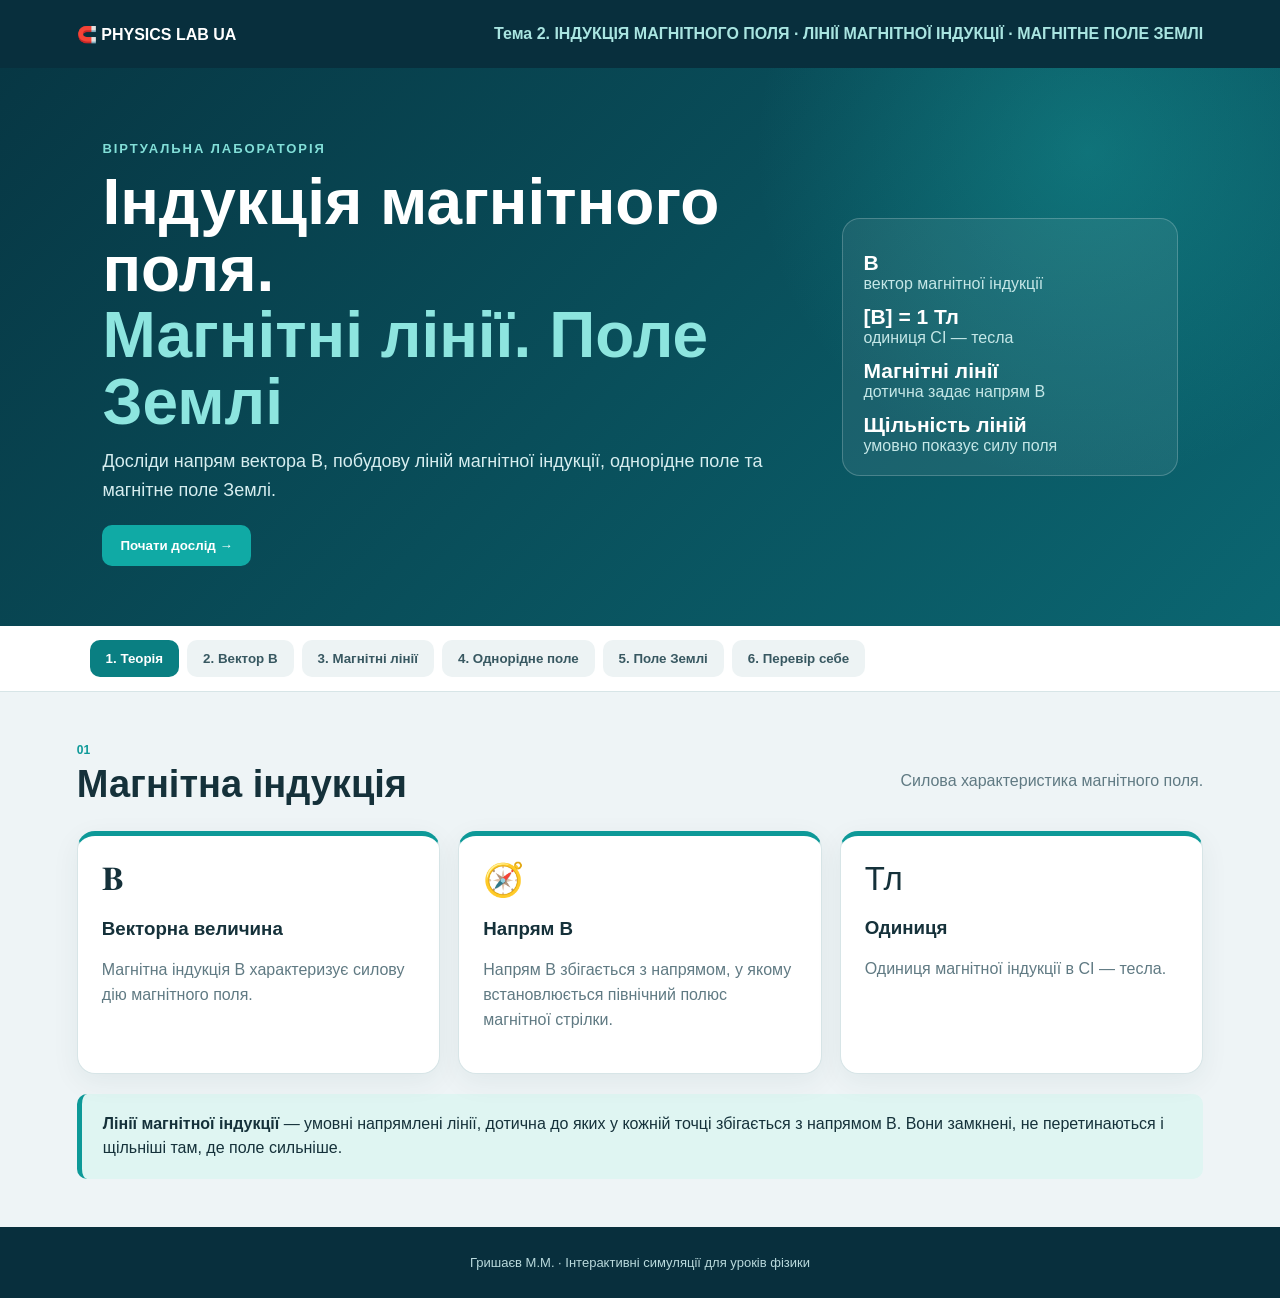
==== physic-9/simulations/theme-2/index.html @ 19a422fd "Add files via upload" ====
<!doctype html>
<html lang="uk"><head><meta charset="utf-8"><meta name="viewport" content="width=device-width,initial-scale=1"><title>Physics Lab UA — Індукція магнітного поля</title><link rel="stylesheet" href="style.css"></head>
<body><header><a href="#top">🧲 PHYSICS LAB UA</a><span>Тема 2. ІНДУКЦІЯ МАГНІТНОГО ПОЛЯ · ЛІНІЇ МАГНІТНОЇ ІНДУКЦІЇ · МАГНІТНЕ ПОЛЕ ЗЕМЛІ</span></header>
<main id="top">
<section class="hero"><div><p>ВІРТУАЛЬНА ЛАБОРАТОРІЯ</p><h1>Індукція магнітного поля.<br><em>Магнітні лінії. Поле Землі</em></h1><small>Досліди напрям вектора B, побудову ліній магнітної індукції, однорідне поле та магнітне поле Землі.</small><button data-go="induction">Почати дослід →</button></div><aside><b>B</b><span>вектор магнітної індукції</span><b>[B] = 1 Тл</b><span>одиниця СІ — тесла</span><b>Магнітні лінії</b><span>дотична задає напрям B</span><b>Щільність ліній</b><span>умовно показує силу поля</span></aside></section>
<nav><button class="tab active" data-tab="theory">1. Теорія</button><button class="tab" data-tab="induction">2. Вектор B</button><button class="tab" data-tab="fieldlines">3. Магнітні лінії</button><button class="tab" data-tab="uniform">4. Однорідне поле</button><button class="tab" data-tab="earth">5. Поле Землі</button><button class="tab" data-tab="quiz">6. Перевір себе</button></nav>
<section id="theory" class="panel active-panel"><div class="title"><div><span>01</span><h2>Магнітна індукція</h2></div><p>Силова характеристика магнітного поля.</p></div><div class="cards"><article><i>𝐁</i><h3>Векторна величина</h3><p>Магнітна індукція B характеризує силову дію магнітного поля.</p></article><article><i>🧭</i><h3>Напрям B</h3><p>Напрям B збігається з напрямом, у якому встановлюється північний полюс магнітної стрілки.</p></article><article><i>Тл</i><h3>Одиниця</h3><p>Одиниця магнітної індукції в СІ — тесла.</p></article></div><div class="note"><b>Лінії магнітної індукції</b> — умовні напрямлені лінії, дотична до яких у кожній точці збігається з напрямом B. Вони замкнені, не перетинаються і щільніші там, де поле сильніше.</div></section>
<section id="induction" class="panel"><div class="title"><div><span>02</span><h2>Напрям вектора B</h2></div><p>Переміщуй магнітну стрілку навколо штабового магніту.</p></div><div class="grid"><article class="visual"><div class="cardtop"><h3>Магнітна стрілка в полі магніту</h3><span>Північний кінець показує напрям B</span></div><canvas id="inductionCanvas" width="920" height="540"></canvas></article><aside class="controls"><h3>Положення стрілки</h3><label><span>X <output id="needleXOut">70 %</output></span><input id="needleX" type="range" min="10" max="90" value="70"></label><label><span>Y <output id="needleYOut">25 %</output></span><input id="needleY" type="range" min="10" max="90" value="25"></label><div class="answer"><span>У цій точці</span><b>B напрямлений по дотичній</b><small id="bStrengthText">Поле слабше далеко від полюсів.</small></div><div class="legend"><span><i class="swatch north"></i><b>N</b> — північний полюс</span><span><i class="swatch south"></i><b>S</b> — південний полюс</span><span><i class="b-arrow"></i><b>B</b> — напрям індукції</span></div></aside></div></section>
<section id="fieldlines" class="panel"><div class="title"><div><span>03</span><h2>Лінії магнітної індукції</h2></div><p>Змінюй силу магніту і спостерігай густину ліній.</p></div><div class="grid"><article class="visual"><div class="cardtop"><h3>Поле штабового магніту</h3><span>Зовні магніту: N → S</span></div><canvas id="fieldlineCanvas" width="920" height="540"></canvas></article><aside class="controls"><h3>Параметри</h3><label><span>Сила магніту <output id="magnetStrengthOut">50 %</output></span><input id="magnetStrength" type="range" min="10" max="100" value="50"></label><label><span>Стрілки напряму</span><select id="fieldArrowMode"><option value="on">Так</option><option value="off">Ні</option></select></label><div class="answer"><span>Правила</span><b>Лінії замкнені і не перетинаються</b><small>Зовні N → S, усередині S → N.</small></div><div class="field-strength"><span>Умовна густина ліній</span><div><i id="lineDensityBar"></i></div><b id="lineDensityText">середня</b></div></aside></div></section>
<section id="uniform" class="panel"><div class="title"><div><span>04</span><h2>Однорідне магнітне поле</h2></div><p>У кожній точці B однаковий за модулем і напрямком.</p></div><div class="grid"><article class="visual"><div class="cardtop"><h3>Способи зображення</h3><span id="uniformState">Паралельні лінії однакової густини</span></div><canvas id="uniformCanvas" width="920" height="540"></canvas></article><aside class="controls"><h3>Вибір моделі</h3><label><span>Зображення</span><select id="uniformMode"><option value="lines">Лінії в площині рисунка</option><option value="out">B із площини ⊙</option><option value="in">B у площину ⊗</option><option value="gap">Між двома магнітами</option></select></label><label><span>Величина B <output id="uniformBOut">0,50 Тл</output></span><input id="uniformB" type="range" min="0.1" max="1" step="0.05" value="0.5"></label><div class="answer"><span>Ознака</span><b id="uniformExplain">Лінії паралельні й розташовані на однаковій відстані.</b><small>Це означає, що B однаковий у показаній області.</small></div></aside></div></section>
<section id="earth" class="panel"><div class="title"><div><span>05</span><h2>Магнітне поле Землі</h2></div><p>Порівняй географічну і магнітну осі.</p></div><div class="grid"><article class="visual"><div class="cardtop"><h3>Спрощена модель поля Землі</h3><span>Магнітна вісь нахилена</span></div><canvas id="earthCanvas" width="920" height="560"></canvas></article><aside class="controls"><h3>Модель</h3><label><span>Кут між осями <output id="axisTiltOut">11,5°</output></span><input id="axisTilt" type="range" min="0" max="20" step="0.5" value="11.5"></label><label><span>Магнітне збурення <output id="stormOut">0 %</output></span><input id="stormRange" type="range" min="0" max="100" value="0"></label><div class="answer"><span>Важливо</span><b>Біля географічної Півночі розташований південний магнітний полюс Землі</b><small>Тому північний кінець компаса спрямовується приблизно на північ.</small></div><div class="storm-box"><span>Стан поля</span><b id="stormState">спокійне</b><small id="stormHint">Невеликі зміни поля відбуваються постійно.</small></div></aside></div><div class="note"><b>Магнітна буря</b> — сильне збурення магнітного поля Землі, яке може тривати від кількох годин до кількох діб.</div></section>
<section id="quiz" class="panel"><div class="title"><div><span>06</span><h2>Перевір себе</h2></div><p>10 запитань за темою.</p></div><div id="quizBox" class="quiz"></div><div class="actions"><button id="check">Перевірити</button><button id="reset">Ще раз</button><b id="result"></b></div></section>
</main><footer>Гришаєв М.М. · Інтерактивні симуляції для уроків фізики</footer><script src="app.js"></script></body></html>
---- physic-9/simulations/theme-2/style.css ----
:root{--ink:#15313a;--navy:#082f3d;--teal:#0d9998;--mint:#dff5f2;--line:#d7e5e7;--muted:#607a83;--north:#1687b7;--south:#e65349;--field:#2f9dc0}*{box-sizing:border-box}html{scroll-behavior:smooth}body{margin:0;background:#eef4f6;color:var(--ink);font-family:Inter,"Segoe UI",Arial,sans-serif}header{height:68px;padding:0 6vw;display:flex;align-items:center;justify-content:space-between;background:var(--navy);color:#a9e5e1;font-weight:850;position:sticky;top:0;z-index:20}header a{color:#fff;text-decoration:none}.hero{padding:60px 8vw;display:grid;grid-template-columns:1.35fr .65fr;gap:44px;align-items:center;color:#fff;background:radial-gradient(circle at 85% 15%,#1fc0b948,transparent 28%),linear-gradient(135deg,#073744,#0b6671)}.hero p{font-size:13px;font-weight:900;letter-spacing:.15em;color:#82dfd8}.hero h1{font-size:clamp(40px,5vw,66px);line-height:1.04;margin:12px 0}.hero em{font-style:normal;color:#8de5df}.hero small{display:block;font-size:18px;line-height:1.6;color:#d7eef0}.hero button,.actions button{margin-top:20px;border:0;border-radius:10px;padding:13px 18px;background:#10aaa5;color:#fff;font-weight:850;cursor:pointer}.hero aside{padding:20px;background:#ffffff12;border:1px solid #ffffff35;border-radius:18px}.hero aside b,.hero aside span{display:block}.hero aside b{font-size:21px;margin-top:12px}.hero aside span{color:#c5e7e7}nav{display:flex;gap:8px;padding:14px 7vw;background:#fff;border-bottom:1px solid var(--line);position:sticky;top:68px;z-index:15;overflow:auto}.tab{border:0;border-radius:10px;padding:11px 16px;background:#edf3f4;color:#385861;font-weight:850;white-space:nowrap;cursor:pointer}.tab.active{background:#0a7f82;color:#fff}.panel{display:none;max-width:1400px;margin:auto;padding:48px 6vw}.active-panel{display:block}.title{display:flex;justify-content:space-between;align-items:end;gap:25px;margin-bottom:25px}.title span{font-size:12px;color:var(--teal);font-weight:900}.title h2{font-size:clamp(28px,3vw,38px);margin:5px 0 0}.title p{max-width:480px;color:var(--muted)}.cards{display:grid;grid-template-columns:repeat(3,1fr);gap:18px}.cards article,.visual,.controls{background:#fff;border:1px solid var(--line);border-radius:18px;box-shadow:0 8px 28px #153c4610}.cards article{padding:24px;border-top:5px solid var(--teal)}.cards i{font-style:normal;font-size:33px}.cards p{color:var(--muted);line-height:1.55}.note{margin-top:20px;padding:18px 21px;background:var(--mint);border-left:5px solid var(--teal);border-radius:10px;line-height:1.55}.grid{display:grid;grid-template-columns:1.5fr .65fr;gap:20px}.cardtop{display:flex;justify-content:space-between;align-items:center;padding:16px 20px;border-bottom:1px solid var(--line)}.cardtop h3,.controls h3{margin:0}canvas{display:block;width:100%;height:auto}.controls{padding:22px}.controls label{display:block;margin:23px 0}.controls label>span{display:flex;justify-content:space-between;font-weight:800}.controls input{width:100%;margin-top:11px;accent-color:var(--teal)}.controls output{color:#078a8d}.controls select{padding:7px;border:1px solid var(--line);border-radius:7px;max-width:70%}.answer{padding:17px;background:var(--mint);border-radius:11px}.answer span,.answer small{display:block;color:var(--muted);font-size:12px}.answer b{display:block;font-size:18px;margin:6px 0}.legend{display:grid;gap:9px;margin-top:16px;color:var(--muted);font-size:13px}.legend span{display:flex;gap:8px;align-items:center}.legend b{color:var(--ink)}.swatch{display:inline-block;width:16px;height:16px;border-radius:3px;box-shadow:0 0 0 1px #9fb2b7}.north{background:var(--north)}.south{background:var(--south)}.b-arrow{position:relative;width:25px;height:14px}.b-arrow:before{content:"";position:absolute;left:1px;top:6px;width:18px;height:3px;background:var(--field)}.b-arrow:after{content:"";position:absolute;right:0;top:2px;border-left:7px solid var(--field);border-top:5px solid transparent;border-bottom:5px solid transparent}.field-strength,.storm-box{margin-top:14px;padding:13px;background:#f7fbfb;border:1px solid var(--line);border-radius:10px}.field-strength>span,.storm-box>span{display:block;font-size:12px;color:var(--muted);margin-bottom:7px}.field-strength>div{height:12px;background:#dfe9eb;border-radius:20px;overflow:hidden}.field-strength i{display:block;height:100%;width:50%;background:var(--field);border-radius:20px;transition:width .2s}.field-strength b,.storm-box b,.storm-box small{display:block;margin-top:6px}.quiz{display:grid;gap:13px}.question{padding:19px;background:#fff;border:1px solid var(--line);border-radius:13px}.question p{margin:0 0 12px;font-weight:800}.answers{display:flex;gap:9px;flex-wrap:wrap}.answers label{padding:9px 12px;background:#edf3f4;border-radius:8px}.correct{border-color:#43b484}.wrong{border-color:#df756c}.actions{display:flex;gap:12px;align-items:center}.actions button:nth-child(2){background:#dfeaec;color:#254b54}.good{color:#14815a}.bad{color:#ac443e}footer{text-align:center;padding:28px;background:var(--navy);color:#b9d9dc;font-size:13px}@media(max-width:960px){.hero,.grid{grid-template-columns:1fr}}@media(max-width:700px){header span{display:none}.hero{padding:42px 6vw}.cards{grid-template-columns:1fr}.title{display:block}.panel{padding:35px 5vw}}

.under-legend{display:flex;gap:16px;flex-wrap:wrap;padding:12px 18px;border-top:1px solid var(--line);font-size:12px;color:var(--muted);background:#fbfefe}
.under-legend span{display:flex;align-items:center;gap:7px}
.needle-mini{position:relative;display:inline-block;width:34px;height:12px}
.needle-mini:before{content:"";position:absolute;left:1px;top:2px;border-top:4px solid transparent;border-bottom:4px solid transparent;border-right:16px solid #e65349}
.needle-mini:after{content:"";position:absolute;right:1px;top:2px;border-top:4px solid transparent;border-bottom:4px solid transparent;border-left:16px solid #1687b7}
.line-mini{display:inline-block;width:28px;height:10px;border-top:2px solid #2f9dc0;border-radius:50%}
.b-mini{position:relative;width:28px;height:12px;display:inline-block}
.b-mini:before{content:"";position:absolute;left:1px;top:5px;width:20px;height:2px;background:#2f9dc0}
.b-mini:after{content:"";position:absolute;right:0;top:1px;border-left:7px solid #2f9dc0;border-top:5px solid transparent;border-bottom:5px solid transparent}
.north-mini,.south-mini{display:inline-block;width:16px;height:16px;border-radius:2px}
.north-mini{background:#1687b7}.south-mini{background:#e65349}
.dot-mini,.cross-mini{display:inline-flex;width:18px;height:18px;align-items:center;justify-content:center;font-style:normal;font-weight:900;color:#2f9dc0;font-size:18px}
.axis-mini{display:inline-block;width:26px;height:0;border-top:2px dashed #697d83}
.axis-mini.mag{border-top-style:solid;border-top-color:#b65349}
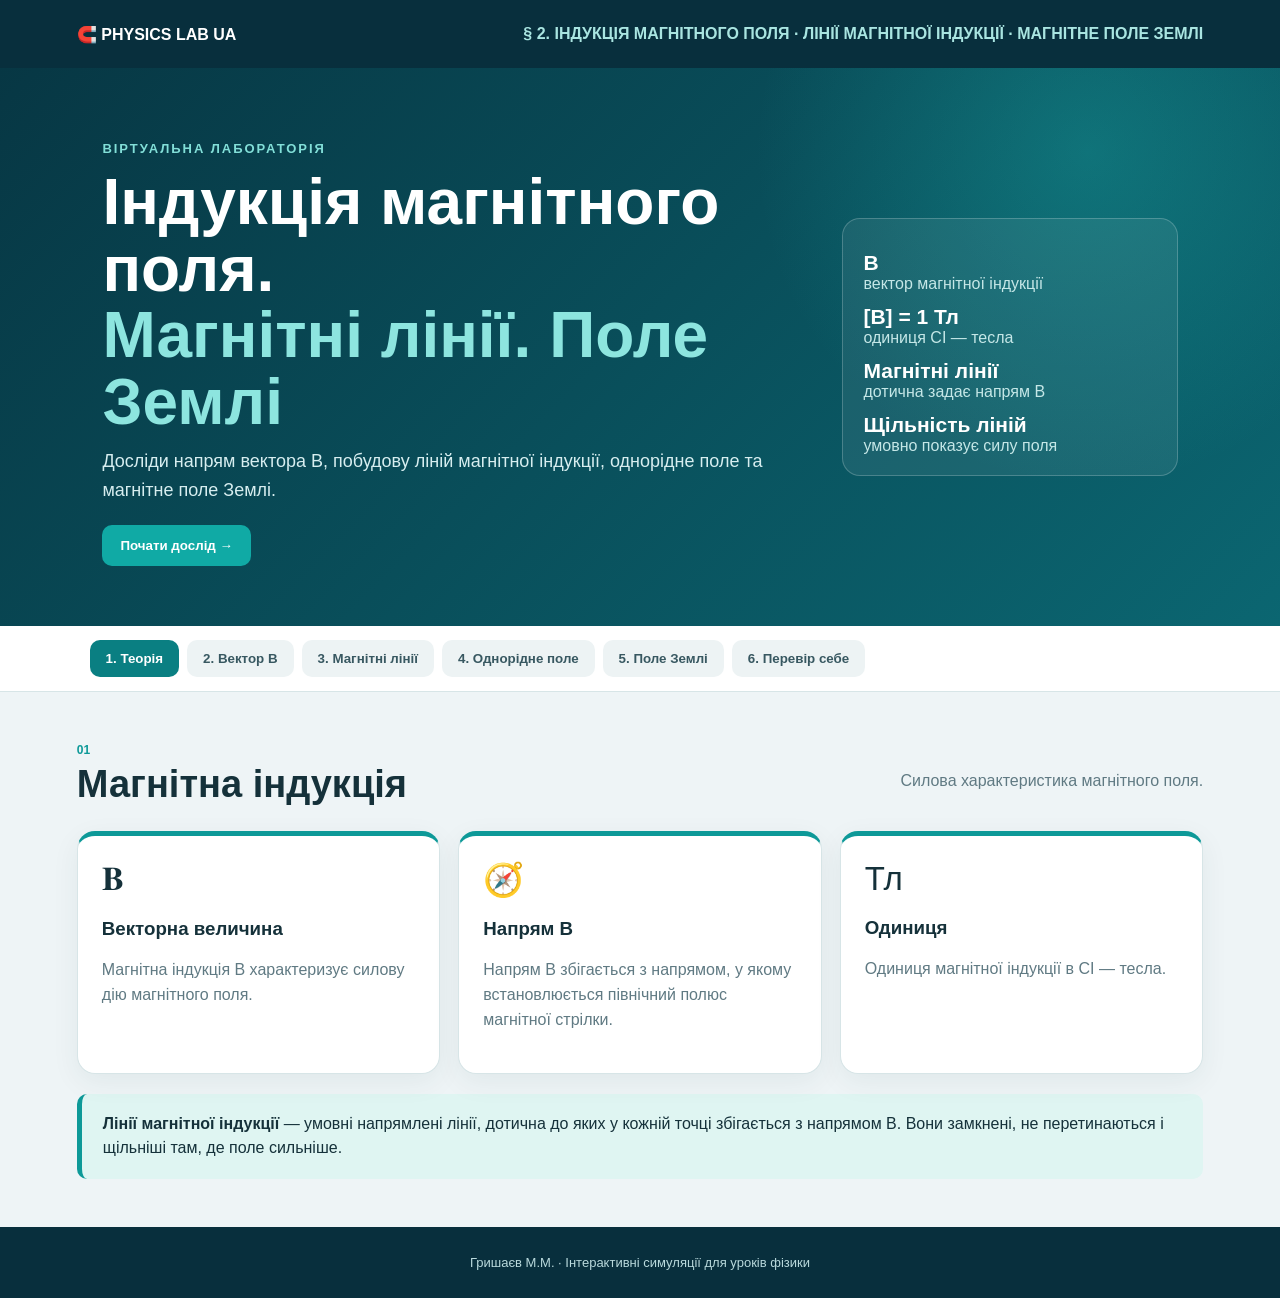
==== commit 980bc180: "Add files via upload" ====
--- a/physic-9/simulations/theme-2/index.html
+++ b/physic-9/simulations/theme-2/index.html
@@ -1,6 +1,6 @@
 <!doctype html>
 <html lang="uk"><head><meta charset="utf-8"><meta name="viewport" content="width=device-width,initial-scale=1"><title>Physics Lab UA — Індукція магнітного поля</title><link rel="stylesheet" href="style.css"></head>
-<body><header><a href="#top">🧲 PHYSICS LAB UA</a><span>Тема 2. ІНДУКЦІЯ МАГНІТНОГО ПОЛЯ · ЛІНІЇ МАГНІТНОЇ ІНДУКЦІЇ · МАГНІТНЕ ПОЛЕ ЗЕМЛІ</span></header>
+<body><header><a href="#top">🧲 PHYSICS LAB UA</a><span>§ 2. ІНДУКЦІЯ МАГНІТНОГО ПОЛЯ · ЛІНІЇ МАГНІТНОЇ ІНДУКЦІЇ · МАГНІТНЕ ПОЛЕ ЗЕМЛІ</span></header>
 <main id="top">
 <section class="hero"><div><p>ВІРТУАЛЬНА ЛАБОРАТОРІЯ</p><h1>Індукція магнітного поля.<br><em>Магнітні лінії. Поле Землі</em></h1><small>Досліди напрям вектора B, побудову ліній магнітної індукції, однорідне поле та магнітне поле Землі.</small><button data-go="induction">Почати дослід →</button></div><aside><b>B</b><span>вектор магнітної індукції</span><b>[B] = 1 Тл</b><span>одиниця СІ — тесла</span><b>Магнітні лінії</b><span>дотична задає напрям B</span><b>Щільність ліній</b><span>умовно показує силу поля</span></aside></section>
 <nav><button class="tab active" data-tab="theory">1. Теорія</button><button class="tab" data-tab="induction">2. Вектор B</button><button class="tab" data-tab="fieldlines">3. Магнітні лінії</button><button class="tab" data-tab="uniform">4. Однорідне поле</button><button class="tab" data-tab="earth">5. Поле Землі</button><button class="tab" data-tab="quiz">6. Перевір себе</button></nav>
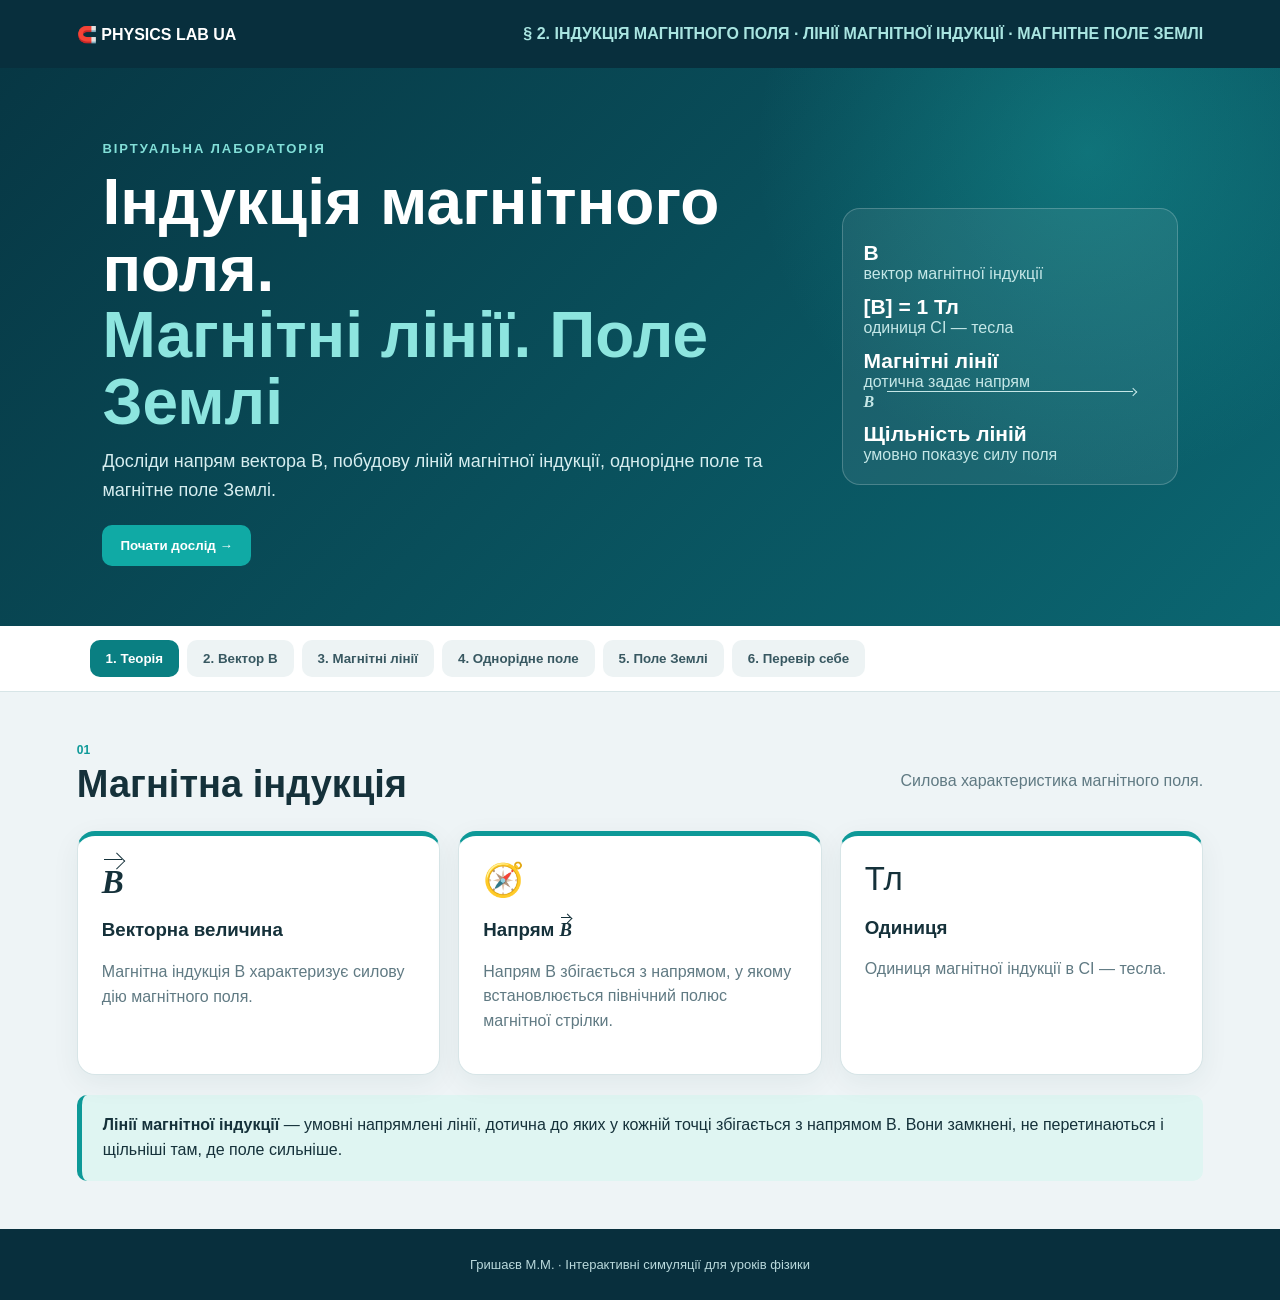
==== commit 01dc3533: "Add files via upload" ====
--- a/physic-9/simulations/theme-2/index.html
+++ b/physic-9/simulations/theme-2/index.html
@@ -2,12 +2,12 @@
 <html lang="uk"><head><meta charset="utf-8"><meta name="viewport" content="width=device-width,initial-scale=1"><title>Physics Lab UA — Індукція магнітного поля</title><link rel="stylesheet" href="style.css"></head>
 <body><header><a href="#top">🧲 PHYSICS LAB UA</a><span>§ 2. ІНДУКЦІЯ МАГНІТНОГО ПОЛЯ · ЛІНІЇ МАГНІТНОЇ ІНДУКЦІЇ · МАГНІТНЕ ПОЛЕ ЗЕМЛІ</span></header>
 <main id="top">
-<section class="hero"><div><p>ВІРТУАЛЬНА ЛАБОРАТОРІЯ</p><h1>Індукція магнітного поля.<br><em>Магнітні лінії. Поле Землі</em></h1><small>Досліди напрям вектора B, побудову ліній магнітної індукції, однорідне поле та магнітне поле Землі.</small><button data-go="induction">Почати дослід →</button></div><aside><b>B</b><span>вектор магнітної індукції</span><b>[B] = 1 Тл</b><span>одиниця СІ — тесла</span><b>Магнітні лінії</b><span>дотична задає напрям B</span><b>Щільність ліній</b><span>умовно показує силу поля</span></aside></section>
+<section class="hero"><div><p>ВІРТУАЛЬНА ЛАБОРАТОРІЯ</p><h1>Індукція магнітного поля.<br><em>Магнітні лінії. Поле Землі</em></h1><small>Досліди напрям вектора B, побудову ліній магнітної індукції, однорідне поле та магнітне поле Землі.</small><button data-go="induction">Почати дослід →</button></div><aside><b>B</b><span>вектор магнітної індукції</span><b>[B] = 1 Тл</b><span>одиниця СІ — тесла</span><b>Магнітні лінії</b><span>дотична задає напрям <span class="vecB">B</span></span><b>Щільність ліній</b><span>умовно показує силу поля</span></aside></section>
 <nav><button class="tab active" data-tab="theory">1. Теорія</button><button class="tab" data-tab="induction">2. Вектор B</button><button class="tab" data-tab="fieldlines">3. Магнітні лінії</button><button class="tab" data-tab="uniform">4. Однорідне поле</button><button class="tab" data-tab="earth">5. Поле Землі</button><button class="tab" data-tab="quiz">6. Перевір себе</button></nav>
-<section id="theory" class="panel active-panel"><div class="title"><div><span>01</span><h2>Магнітна індукція</h2></div><p>Силова характеристика магнітного поля.</p></div><div class="cards"><article><i>𝐁</i><h3>Векторна величина</h3><p>Магнітна індукція B характеризує силову дію магнітного поля.</p></article><article><i>🧭</i><h3>Напрям B</h3><p>Напрям B збігається з напрямом, у якому встановлюється північний полюс магнітної стрілки.</p></article><article><i>Тл</i><h3>Одиниця</h3><p>Одиниця магнітної індукції в СІ — тесла.</p></article></div><div class="note"><b>Лінії магнітної індукції</b> — умовні напрямлені лінії, дотична до яких у кожній точці збігається з напрямом B. Вони замкнені, не перетинаються і щільніші там, де поле сильніше.</div></section>
+<section id="theory" class="panel active-panel"><div class="title"><div><span>01</span><h2>Магнітна індукція</h2></div><p>Силова характеристика магнітного поля.</p></div><div class="cards"><article><i><span class="vecB">B</span></i><h3>Векторна величина</h3><p>Магнітна індукція B характеризує силову дію магнітного поля.</p></article><article><i>🧭</i><h3>Напрям <span class="vecB">B</span></h3><p>Напрям B збігається з напрямом, у якому встановлюється північний полюс магнітної стрілки.</p></article><article><i>Тл</i><h3>Одиниця</h3><p>Одиниця магнітної індукції в СІ — тесла.</p></article></div><div class="note"><b>Лінії магнітної індукції</b> — умовні напрямлені лінії, дотична до яких у кожній точці збігається з напрямом B. Вони замкнені, не перетинаються і щільніші там, де поле сильніше.</div></section>
 <section id="induction" class="panel"><div class="title"><div><span>02</span><h2>Напрям вектора B</h2></div><p>Переміщуй магнітну стрілку навколо штабового магніту.</p></div><div class="grid"><article class="visual"><div class="cardtop"><h3>Магнітна стрілка в полі магніту</h3><span>Північний кінець показує напрям B</span></div><canvas id="inductionCanvas" width="920" height="540"></canvas></article><aside class="controls"><h3>Положення стрілки</h3><label><span>X <output id="needleXOut">70 %</output></span><input id="needleX" type="range" min="10" max="90" value="70"></label><label><span>Y <output id="needleYOut">25 %</output></span><input id="needleY" type="range" min="10" max="90" value="25"></label><div class="answer"><span>У цій точці</span><b>B напрямлений по дотичній</b><small id="bStrengthText">Поле слабше далеко від полюсів.</small></div><div class="legend"><span><i class="swatch north"></i><b>N</b> — північний полюс</span><span><i class="swatch south"></i><b>S</b> — південний полюс</span><span><i class="b-arrow"></i><b>B</b> — напрям індукції</span></div></aside></div></section>
 <section id="fieldlines" class="panel"><div class="title"><div><span>03</span><h2>Лінії магнітної індукції</h2></div><p>Змінюй силу магніту і спостерігай густину ліній.</p></div><div class="grid"><article class="visual"><div class="cardtop"><h3>Поле штабового магніту</h3><span>Зовні магніту: N → S</span></div><canvas id="fieldlineCanvas" width="920" height="540"></canvas></article><aside class="controls"><h3>Параметри</h3><label><span>Сила магніту <output id="magnetStrengthOut">50 %</output></span><input id="magnetStrength" type="range" min="10" max="100" value="50"></label><label><span>Стрілки напряму</span><select id="fieldArrowMode"><option value="on">Так</option><option value="off">Ні</option></select></label><div class="answer"><span>Правила</span><b>Лінії замкнені і не перетинаються</b><small>Зовні N → S, усередині S → N.</small></div><div class="field-strength"><span>Умовна густина ліній</span><div><i id="lineDensityBar"></i></div><b id="lineDensityText">середня</b></div></aside></div></section>
-<section id="uniform" class="panel"><div class="title"><div><span>04</span><h2>Однорідне магнітне поле</h2></div><p>У кожній точці B однаковий за модулем і напрямком.</p></div><div class="grid"><article class="visual"><div class="cardtop"><h3>Способи зображення</h3><span id="uniformState">Паралельні лінії однакової густини</span></div><canvas id="uniformCanvas" width="920" height="540"></canvas></article><aside class="controls"><h3>Вибір моделі</h3><label><span>Зображення</span><select id="uniformMode"><option value="lines">Лінії в площині рисунка</option><option value="out">B із площини ⊙</option><option value="in">B у площину ⊗</option><option value="gap">Між двома магнітами</option></select></label><label><span>Величина B <output id="uniformBOut">0,50 Тл</output></span><input id="uniformB" type="range" min="0.1" max="1" step="0.05" value="0.5"></label><div class="answer"><span>Ознака</span><b id="uniformExplain">Лінії паралельні й розташовані на однаковій відстані.</b><small>Це означає, що B однаковий у показаній області.</small></div></aside></div></section>
+<section id="uniform" class="panel"><div class="title"><div><span>04</span><h2>Однорідне магнітне поле</h2></div><p>У кожній точці <span class="vecB">B</span> однаковий за модулем і напрямком.</p></div><div class="grid"><article class="visual"><div class="cardtop"><h3>Способи зображення</h3><span id="uniformState">Паралельні лінії однакової густини</span></div><canvas id="uniformCanvas" width="920" height="540"></canvas></article><aside class="controls"><h3>Вибір моделі</h3><label><span>Зображення</span><select id="uniformMode"><option value="lines">Лінії в площині рисунка</option><option value="out"><span class="vecB">B</span> із площини ⊙</option><option value="in"><span class="vecB">B</span> у площину ⊗</option><option value="gap">Між двома магнітами</option></select></label><label><span>Величина B <output id="uniformBOut">0,50 Тл</output></span><input id="uniformB" type="range" min="0.1" max="1" step="0.05" value="0.5"></label><div class="answer"><span>Ознака</span><b id="uniformExplain">Лінії паралельні й розташовані на однаковій відстані.</b><small>Це означає, що B однаковий у показаній області.</small></div></aside></div></section>
 <section id="earth" class="panel"><div class="title"><div><span>05</span><h2>Магнітне поле Землі</h2></div><p>Порівняй географічну і магнітну осі.</p></div><div class="grid"><article class="visual"><div class="cardtop"><h3>Спрощена модель поля Землі</h3><span>Магнітна вісь нахилена</span></div><canvas id="earthCanvas" width="920" height="560"></canvas></article><aside class="controls"><h3>Модель</h3><label><span>Кут між осями <output id="axisTiltOut">11,5°</output></span><input id="axisTilt" type="range" min="0" max="20" step="0.5" value="11.5"></label><label><span>Магнітне збурення <output id="stormOut">0 %</output></span><input id="stormRange" type="range" min="0" max="100" value="0"></label><div class="answer"><span>Важливо</span><b>Біля географічної Півночі розташований південний магнітний полюс Землі</b><small>Тому північний кінець компаса спрямовується приблизно на північ.</small></div><div class="storm-box"><span>Стан поля</span><b id="stormState">спокійне</b><small id="stormHint">Невеликі зміни поля відбуваються постійно.</small></div></aside></div><div class="note"><b>Магнітна буря</b> — сильне збурення магнітного поля Землі, яке може тривати від кількох годин до кількох діб.</div></section>
 <section id="quiz" class="panel"><div class="title"><div><span>06</span><h2>Перевір себе</h2></div><p>10 запитань за темою.</p></div><div id="quizBox" class="quiz"></div><div class="actions"><button id="check">Перевірити</button><button id="reset">Ще раз</button><b id="result"></b></div></section>
 </main><footer>Гришаєв М.М. · Інтерактивні симуляції для уроків фізики</footer><script src="app.js"></script></body></html>
--- a/physic-9/simulations/theme-2/style.css
+++ b/physic-9/simulations/theme-2/style.css
@@ -14,3 +14,34 @@
 .dot-mini,.cross-mini{display:inline-flex;width:18px;height:18px;align-items:center;justify-content:center;font-style:normal;font-weight:900;color:#2f9dc0;font-size:18px}
 .axis-mini{display:inline-block;width:26px;height:0;border-top:2px dashed #697d83}
 .axis-mini.mag{border-top-style:solid;border-top-color:#b65349}
+
+
+/* Вектор магнітної індукції: стрілка саме над літерою B */
+.vecB{
+  position:relative;
+  display:inline-block;
+  font-family:Georgia,"Times New Roman",serif;
+  font-style:italic;
+  font-weight:700;
+  line-height:1;
+  padding-top:.18em;
+}
+.vecB::before{
+  content:"";
+  position:absolute;
+  left:8%;
+  right:8%;
+  top:-.02em;
+  border-top:1.5px solid currentColor;
+}
+.vecB::after{
+  content:"";
+  position:absolute;
+  right:7%;
+  top:-.16em;
+  width:.32em;
+  height:.32em;
+  border-top:1.5px solid currentColor;
+  border-right:1.5px solid currentColor;
+  transform:rotate(45deg);
+}
